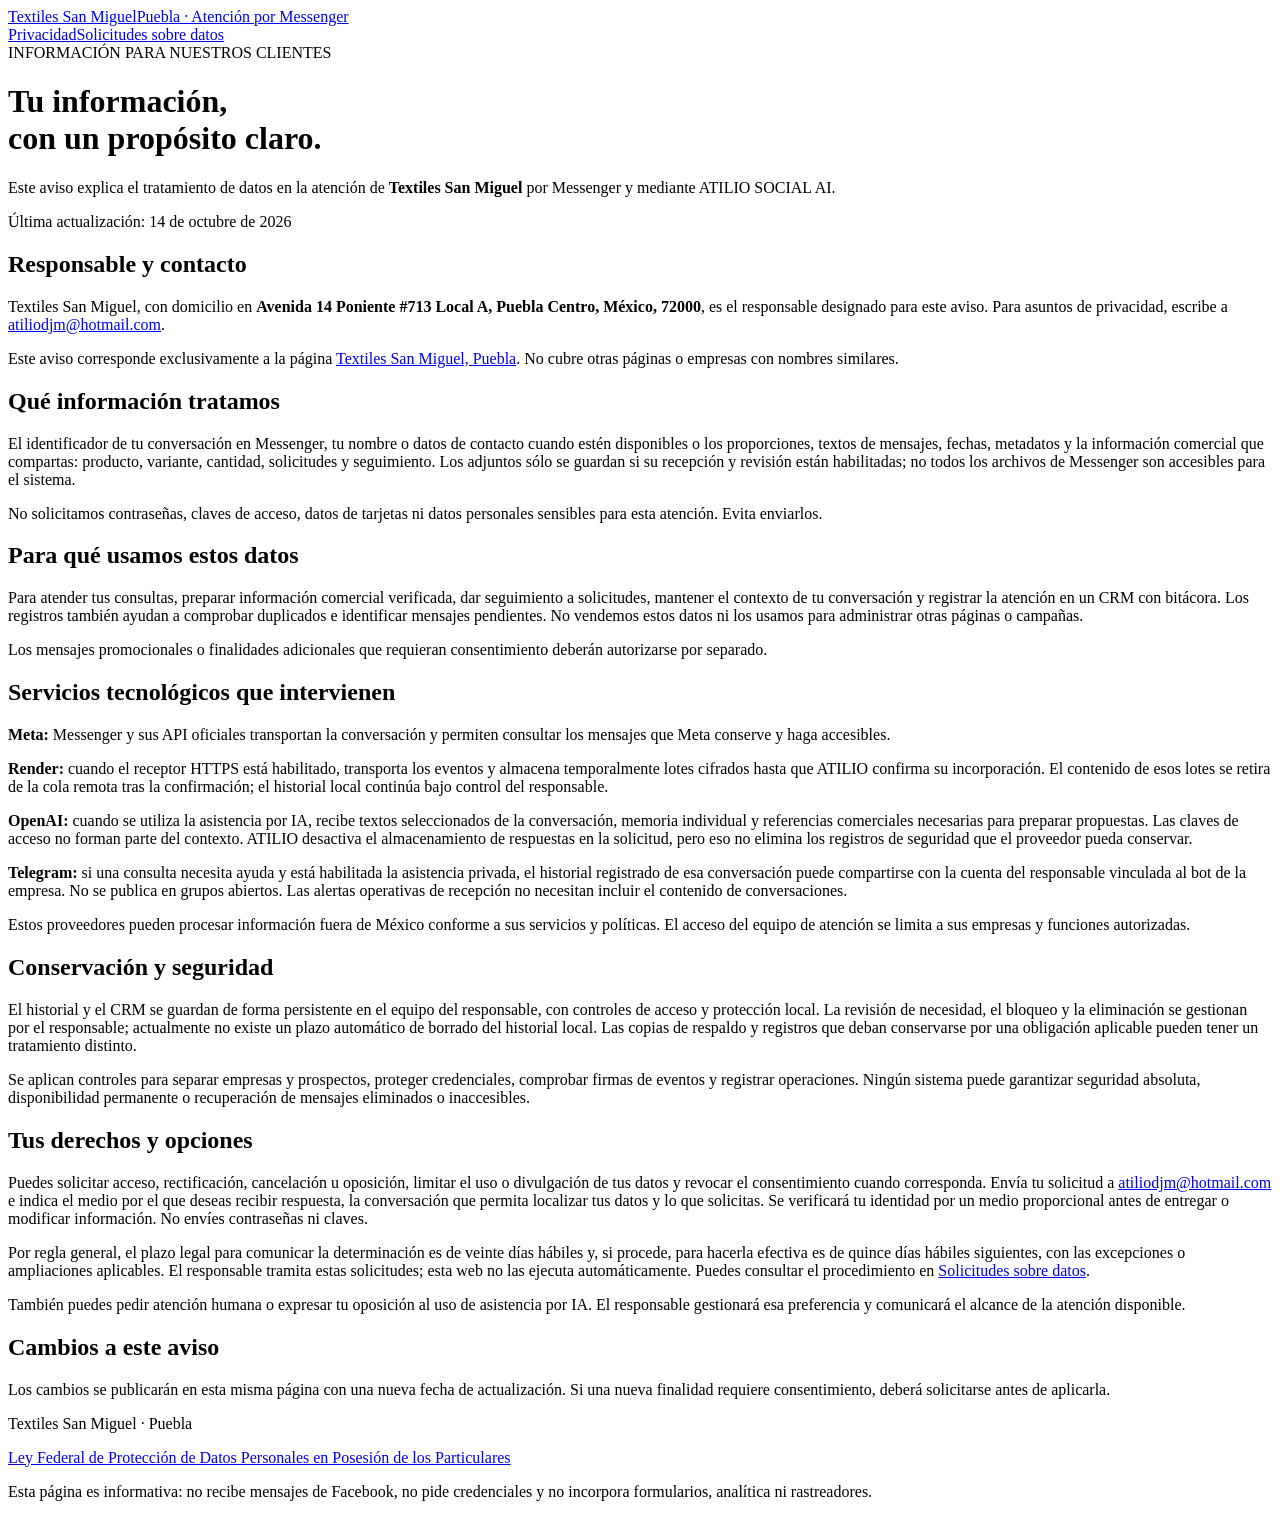
==== index.html @ 197e9b5f "Create index.html" ====
<!doctype html>
<html lang="es"><head><meta charset="utf-8"><meta name="viewport" content="width=device-width, initial-scale=1"><meta name="description" content="Aviso de privacidad de Textiles San Miguel para la atención por Messenger mediante ATILIO SOCIAL AI."><title>Privacidad · Textiles San Miguel</title><link rel="stylesheet" href="style.css"></head><body>
<header><a class="brand" href="index.html">Textiles San Miguel<span>Puebla · Atención por Messenger</span></a><nav aria-label="Información pública"><a aria-current="page" href="index.html">Privacidad</a><a href="eliminacion.html">Solicitudes sobre datos</a></nav></header>
<main><div class="eyebrow">INFORMACIÓN PARA NUESTROS CLIENTES</div><h1>Tu información,<br>con un propósito claro.</h1><p class="intro">Este aviso explica el tratamiento de datos en la atención de <strong>Textiles San Miguel</strong> por Messenger y mediante ATILIO SOCIAL AI.</p><p class="date">Última actualización: 14 de octubre de 2026</p>
<section><h2>Responsable y contacto</h2><p>Textiles San Miguel, con domicilio en <strong>Avenida 14 Poniente #713 Local A, Puebla Centro, México, 72000</strong>, es el responsable designado para este aviso. Para asuntos de privacidad, escribe a <a href="mailto:atiliodjm@hotmail.com">atiliodjm@hotmail.com</a>.</p><p>Este aviso corresponde exclusivamente a la página <a href="https://www.facebook.com/textilessanmiguelpuebla/">Textiles San Miguel, Puebla</a>. No cubre otras páginas o empresas con nombres similares.</p></section>
<section><h2>Qué información tratamos</h2><p>El identificador de tu conversación en Messenger, tu nombre o datos de contacto cuando estén disponibles o los proporciones, textos de mensajes, fechas, metadatos y la información comercial que compartas: producto, variante, cantidad, solicitudes y seguimiento. Los adjuntos sólo se guardan si su recepción y revisión están habilitadas; no todos los archivos de Messenger son accesibles para el sistema.</p><p>No solicitamos contraseñas, claves de acceso, datos de tarjetas ni datos personales sensibles para esta atención. Evita enviarlos.</p></section>
<section><h2>Para qué usamos estos datos</h2><p>Para atender tus consultas, preparar información comercial verificada, dar seguimiento a solicitudes, mantener el contexto de tu conversación y registrar la atención en un CRM con bitácora. Los registros también ayudan a comprobar duplicados e identificar mensajes pendientes. No vendemos estos datos ni los usamos para administrar otras páginas o campañas.</p><p>Los mensajes promocionales o finalidades adicionales que requieran consentimiento deberán autorizarse por separado.</p></section>
<section><h2>Servicios tecnológicos que intervienen</h2><p><strong>Meta:</strong> Messenger y sus API oficiales transportan la conversación y permiten consultar los mensajes que Meta conserve y haga accesibles.</p><p><strong>Render:</strong> cuando el receptor HTTPS está habilitado, transporta los eventos y almacena temporalmente lotes cifrados hasta que ATILIO confirma su incorporación. El contenido de esos lotes se retira de la cola remota tras la confirmación; el historial local continúa bajo control del responsable.</p><p><strong>OpenAI:</strong> cuando se utiliza la asistencia por IA, recibe textos seleccionados de la conversación, memoria individual y referencias comerciales necesarias para preparar propuestas. Las claves de acceso no forman parte del contexto. ATILIO desactiva el almacenamiento de respuestas en la solicitud, pero eso no elimina los registros de seguridad que el proveedor pueda conservar.</p><p><strong>Telegram:</strong> si una consulta necesita ayuda y está habilitada la asistencia privada, el historial registrado de esa conversación puede compartirse con la cuenta del responsable vinculada al bot de la empresa. No se publica en grupos abiertos. Las alertas operativas de recepción no necesitan incluir el contenido de conversaciones.</p><p>Estos proveedores pueden procesar información fuera de México conforme a sus servicios y políticas. El acceso del equipo de atención se limita a sus empresas y funciones autorizadas.</p></section>
<section><h2>Conservación y seguridad</h2><p>El historial y el CRM se guardan de forma persistente en el equipo del responsable, con controles de acceso y protección local. La revisión de necesidad, el bloqueo y la eliminación se gestionan por el responsable; actualmente no existe un plazo automático de borrado del historial local. Las copias de respaldo y registros que deban conservarse por una obligación aplicable pueden tener un tratamiento distinto.</p><p>Se aplican controles para separar empresas y prospectos, proteger credenciales, comprobar firmas de eventos y registrar operaciones. Ningún sistema puede garantizar seguridad absoluta, disponibilidad permanente o recuperación de mensajes eliminados o inaccesibles.</p></section>
<section><h2>Tus derechos y opciones</h2><p>Puedes solicitar acceso, rectificación, cancelación u oposición, limitar el uso o divulgación de tus datos y revocar el consentimiento cuando corresponda. Envía tu solicitud a <a href="mailto:atiliodjm@hotmail.com">atiliodjm@hotmail.com</a> e indica el medio por el que deseas recibir respuesta, la conversación que permita localizar tus datos y lo que solicitas. Se verificará tu identidad por un medio proporcional antes de entregar o modificar información. No envíes contraseñas ni claves.</p><p>Por regla general, el plazo legal para comunicar la determinación es de veinte días hábiles y, si procede, para hacerla efectiva es de quince días hábiles siguientes, con las excepciones o ampliaciones aplicables. El responsable tramita estas solicitudes; esta web no las ejecuta automáticamente. Puedes consultar el procedimiento en <a href="eliminacion.html">Solicitudes sobre datos</a>.</p><p>También puedes pedir atención humana o expresar tu oposición al uso de asistencia por IA. El responsable gestionará esa preferencia y comunicará el alcance de la atención disponible.</p></section>
<section><h2>Cambios a este aviso</h2><p>Los cambios se publicarán en esta misma página con una nueva fecha de actualización. Si una nueva finalidad requiere consentimiento, deberá solicitarse antes de aplicarla.</p></section>
<footer><p>Textiles San Miguel · Puebla</p><a href="https://www.diputados.gob.mx/LeyesBiblio/pdf/LFPDPPP.pdf">Ley Federal de Protección de Datos Personales en Posesión de los Particulares</a><p>Esta página es informativa: no recibe mensajes de Facebook, no pide credenciales y no incorpora formularios, analítica ni rastreadores.</p></footer>
</main></body></html>
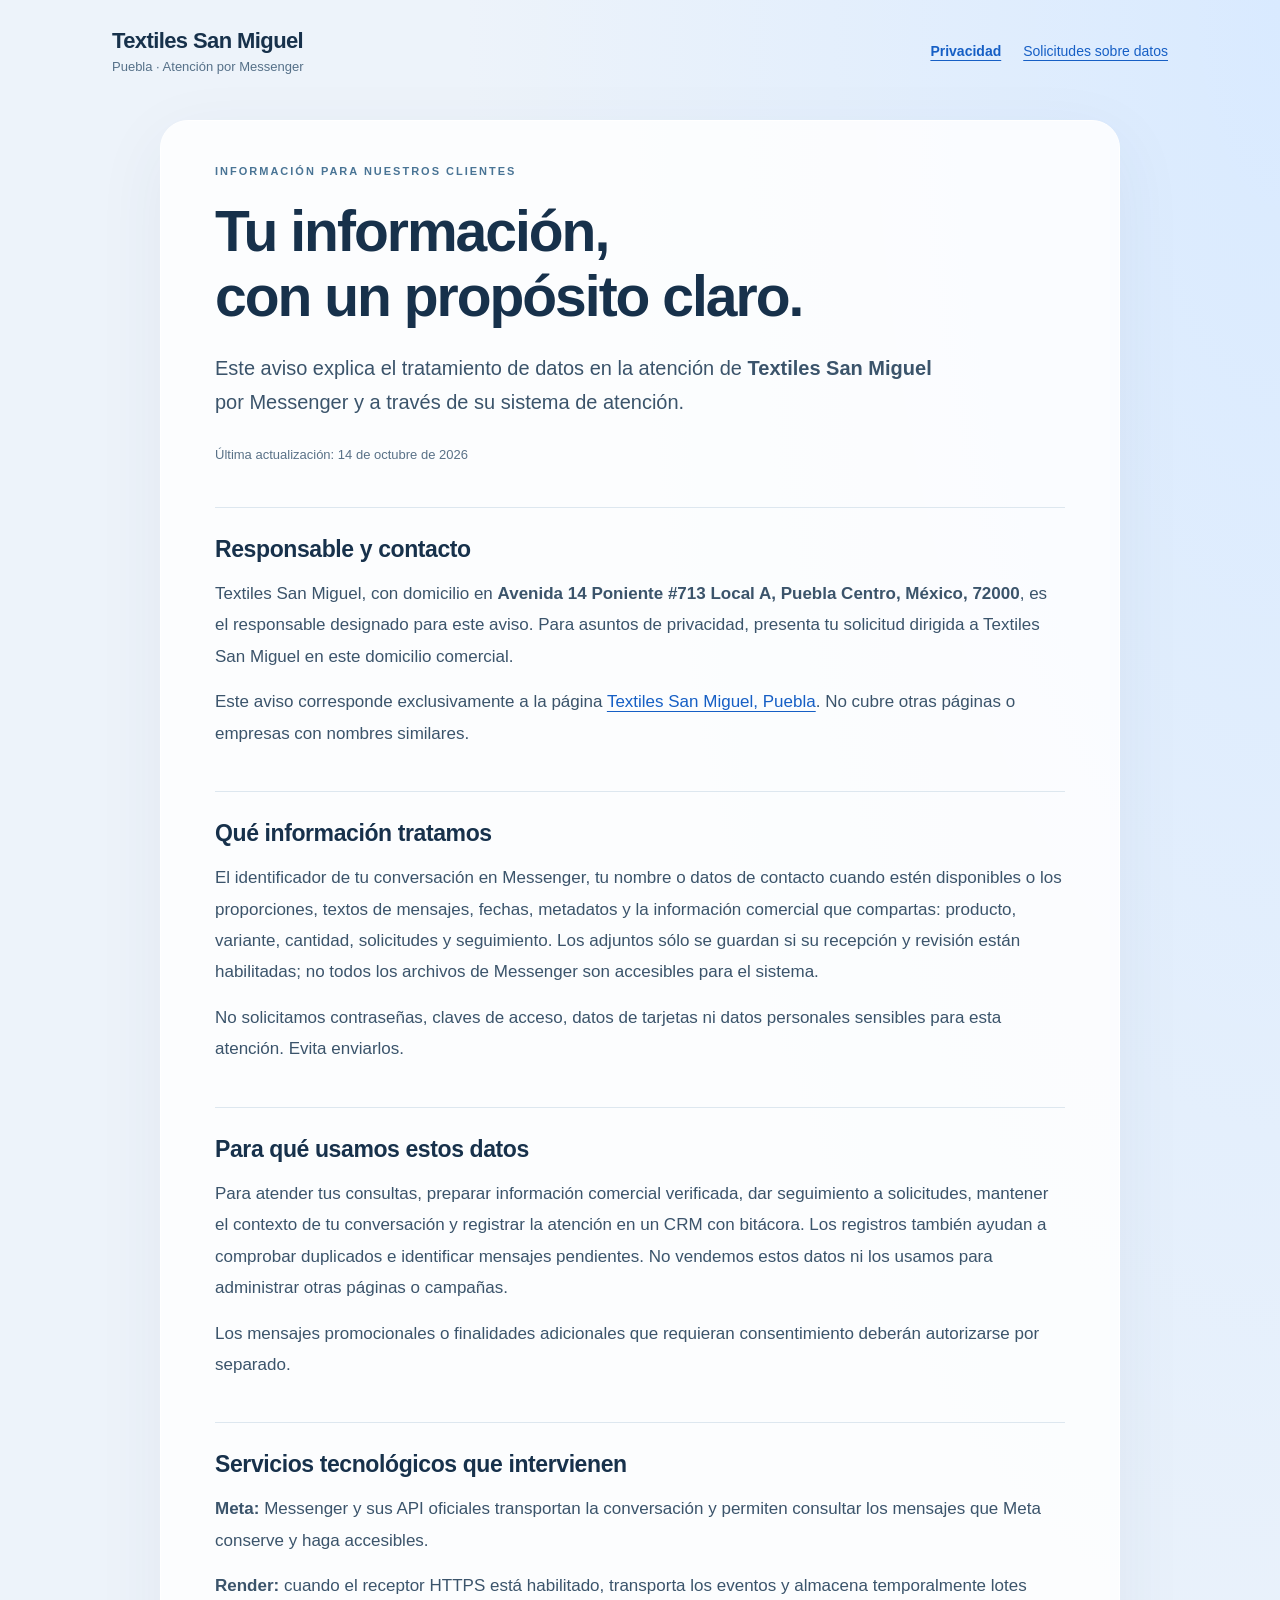
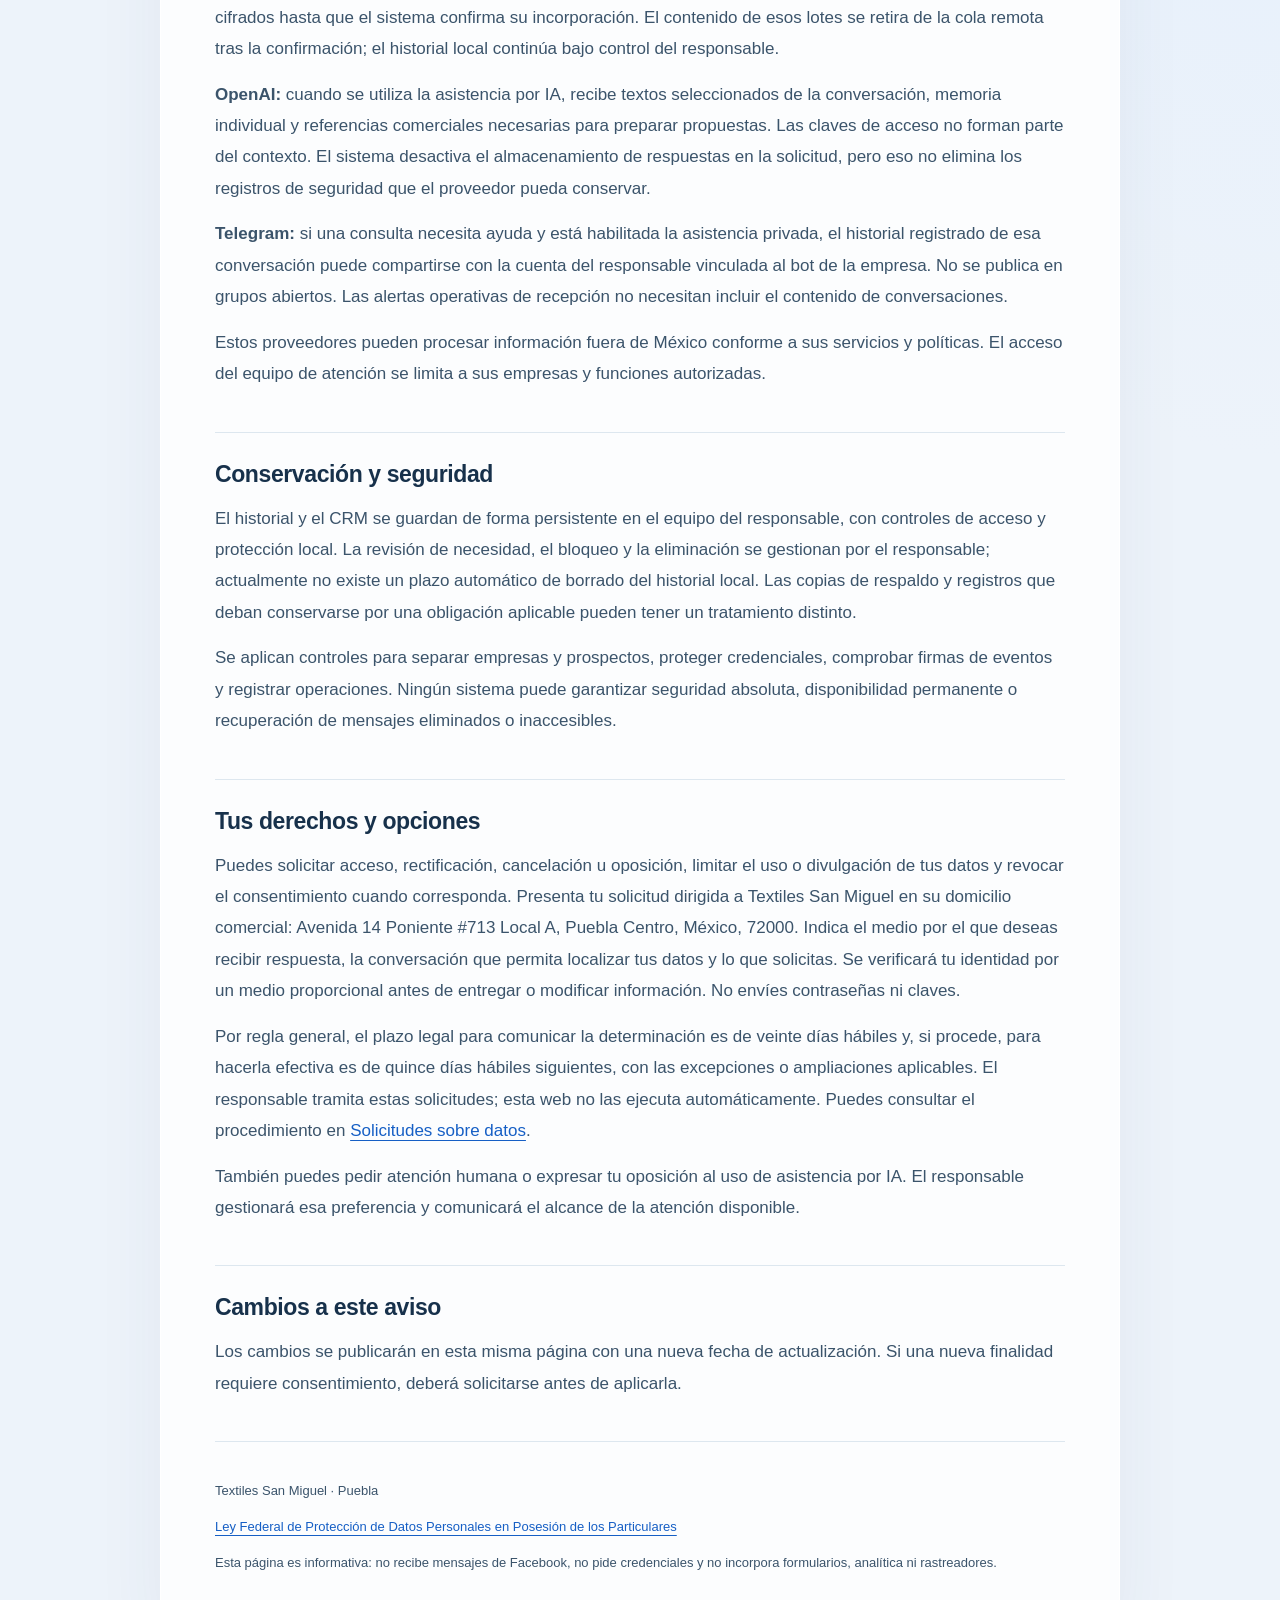
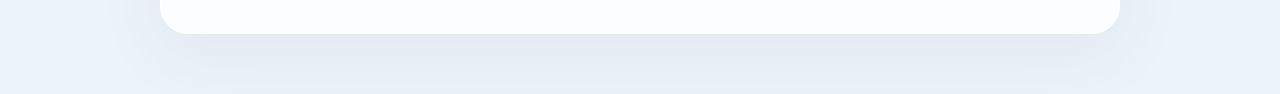
==== commit 46836ba0: "Retirar referencias personales del aviso de Textiles San Miguel" ====
--- a/index.html
+++ b/index.html
@@ -1,13 +1,13 @@
 <!doctype html>
-<html lang="es"><head><meta charset="utf-8"><meta name="viewport" content="width=device-width, initial-scale=1"><meta name="description" content="Aviso de privacidad de Textiles San Miguel para la atención por Messenger mediante ATILIO SOCIAL AI."><title>Privacidad · Textiles San Miguel</title><link rel="stylesheet" href="style.css"></head><body>
+<html lang="es"><head><meta charset="utf-8"><meta name="viewport" content="width=device-width, initial-scale=1"><meta name="description" content="Aviso de privacidad de Textiles San Miguel para la atención por Messenger mediante su sistema de atención."><title>Privacidad · Textiles San Miguel</title><link rel="stylesheet" href="style.css"></head><body>
 <header><a class="brand" href="index.html">Textiles San Miguel<span>Puebla · Atención por Messenger</span></a><nav aria-label="Información pública"><a aria-current="page" href="index.html">Privacidad</a><a href="eliminacion.html">Solicitudes sobre datos</a></nav></header>
-<main><div class="eyebrow">INFORMACIÓN PARA NUESTROS CLIENTES</div><h1>Tu información,<br>con un propósito claro.</h1><p class="intro">Este aviso explica el tratamiento de datos en la atención de <strong>Textiles San Miguel</strong> por Messenger y mediante ATILIO SOCIAL AI.</p><p class="date">Última actualización: 14 de octubre de 2026</p>
-<section><h2>Responsable y contacto</h2><p>Textiles San Miguel, con domicilio en <strong>Avenida 14 Poniente #713 Local A, Puebla Centro, México, 72000</strong>, es el responsable designado para este aviso. Para asuntos de privacidad, escribe a <a href="mailto:atiliodjm@hotmail.com">atiliodjm@hotmail.com</a>.</p><p>Este aviso corresponde exclusivamente a la página <a href="https://www.facebook.com/textilessanmiguelpuebla/">Textiles San Miguel, Puebla</a>. No cubre otras páginas o empresas con nombres similares.</p></section>
+<main><div class="eyebrow">INFORMACIÓN PARA NUESTROS CLIENTES</div><h1>Tu información,<br>con un propósito claro.</h1><p class="intro">Este aviso explica el tratamiento de datos en la atención de <strong>Textiles San Miguel</strong> por Messenger y a través de su sistema de atención.</p><p class="date">Última actualización: 14 de octubre de 2026</p>
+<section><h2>Responsable y contacto</h2><p>Textiles San Miguel, con domicilio en <strong>Avenida 14 Poniente #713 Local A, Puebla Centro, México, 72000</strong>, es el responsable designado para este aviso. Para asuntos de privacidad, presenta tu solicitud dirigida a Textiles San Miguel en este domicilio comercial.</p><p>Este aviso corresponde exclusivamente a la página <a href="https://www.facebook.com/textilessanmiguelpuebla/">Textiles San Miguel, Puebla</a>. No cubre otras páginas o empresas con nombres similares.</p></section>
 <section><h2>Qué información tratamos</h2><p>El identificador de tu conversación en Messenger, tu nombre o datos de contacto cuando estén disponibles o los proporciones, textos de mensajes, fechas, metadatos y la información comercial que compartas: producto, variante, cantidad, solicitudes y seguimiento. Los adjuntos sólo se guardan si su recepción y revisión están habilitadas; no todos los archivos de Messenger son accesibles para el sistema.</p><p>No solicitamos contraseñas, claves de acceso, datos de tarjetas ni datos personales sensibles para esta atención. Evita enviarlos.</p></section>
 <section><h2>Para qué usamos estos datos</h2><p>Para atender tus consultas, preparar información comercial verificada, dar seguimiento a solicitudes, mantener el contexto de tu conversación y registrar la atención en un CRM con bitácora. Los registros también ayudan a comprobar duplicados e identificar mensajes pendientes. No vendemos estos datos ni los usamos para administrar otras páginas o campañas.</p><p>Los mensajes promocionales o finalidades adicionales que requieran consentimiento deberán autorizarse por separado.</p></section>
-<section><h2>Servicios tecnológicos que intervienen</h2><p><strong>Meta:</strong> Messenger y sus API oficiales transportan la conversación y permiten consultar los mensajes que Meta conserve y haga accesibles.</p><p><strong>Render:</strong> cuando el receptor HTTPS está habilitado, transporta los eventos y almacena temporalmente lotes cifrados hasta que ATILIO confirma su incorporación. El contenido de esos lotes se retira de la cola remota tras la confirmación; el historial local continúa bajo control del responsable.</p><p><strong>OpenAI:</strong> cuando se utiliza la asistencia por IA, recibe textos seleccionados de la conversación, memoria individual y referencias comerciales necesarias para preparar propuestas. Las claves de acceso no forman parte del contexto. ATILIO desactiva el almacenamiento de respuestas en la solicitud, pero eso no elimina los registros de seguridad que el proveedor pueda conservar.</p><p><strong>Telegram:</strong> si una consulta necesita ayuda y está habilitada la asistencia privada, el historial registrado de esa conversación puede compartirse con la cuenta del responsable vinculada al bot de la empresa. No se publica en grupos abiertos. Las alertas operativas de recepción no necesitan incluir el contenido de conversaciones.</p><p>Estos proveedores pueden procesar información fuera de México conforme a sus servicios y políticas. El acceso del equipo de atención se limita a sus empresas y funciones autorizadas.</p></section>
+<section><h2>Servicios tecnológicos que intervienen</h2><p><strong>Meta:</strong> Messenger y sus API oficiales transportan la conversación y permiten consultar los mensajes que Meta conserve y haga accesibles.</p><p><strong>Render:</strong> cuando el receptor HTTPS está habilitado, transporta los eventos y almacena temporalmente lotes cifrados hasta que el sistema confirma su incorporación. El contenido de esos lotes se retira de la cola remota tras la confirmación; el historial local continúa bajo control del responsable.</p><p><strong>OpenAI:</strong> cuando se utiliza la asistencia por IA, recibe textos seleccionados de la conversación, memoria individual y referencias comerciales necesarias para preparar propuestas. Las claves de acceso no forman parte del contexto. El sistema desactiva el almacenamiento de respuestas en la solicitud, pero eso no elimina los registros de seguridad que el proveedor pueda conservar.</p><p><strong>Telegram:</strong> si una consulta necesita ayuda y está habilitada la asistencia privada, el historial registrado de esa conversación puede compartirse con la cuenta del responsable vinculada al bot de la empresa. No se publica en grupos abiertos. Las alertas operativas de recepción no necesitan incluir el contenido de conversaciones.</p><p>Estos proveedores pueden procesar información fuera de México conforme a sus servicios y políticas. El acceso del equipo de atención se limita a sus empresas y funciones autorizadas.</p></section>
 <section><h2>Conservación y seguridad</h2><p>El historial y el CRM se guardan de forma persistente en el equipo del responsable, con controles de acceso y protección local. La revisión de necesidad, el bloqueo y la eliminación se gestionan por el responsable; actualmente no existe un plazo automático de borrado del historial local. Las copias de respaldo y registros que deban conservarse por una obligación aplicable pueden tener un tratamiento distinto.</p><p>Se aplican controles para separar empresas y prospectos, proteger credenciales, comprobar firmas de eventos y registrar operaciones. Ningún sistema puede garantizar seguridad absoluta, disponibilidad permanente o recuperación de mensajes eliminados o inaccesibles.</p></section>
-<section><h2>Tus derechos y opciones</h2><p>Puedes solicitar acceso, rectificación, cancelación u oposición, limitar el uso o divulgación de tus datos y revocar el consentimiento cuando corresponda. Envía tu solicitud a <a href="mailto:atiliodjm@hotmail.com">atiliodjm@hotmail.com</a> e indica el medio por el que deseas recibir respuesta, la conversación que permita localizar tus datos y lo que solicitas. Se verificará tu identidad por un medio proporcional antes de entregar o modificar información. No envíes contraseñas ni claves.</p><p>Por regla general, el plazo legal para comunicar la determinación es de veinte días hábiles y, si procede, para hacerla efectiva es de quince días hábiles siguientes, con las excepciones o ampliaciones aplicables. El responsable tramita estas solicitudes; esta web no las ejecuta automáticamente. Puedes consultar el procedimiento en <a href="eliminacion.html">Solicitudes sobre datos</a>.</p><p>También puedes pedir atención humana o expresar tu oposición al uso de asistencia por IA. El responsable gestionará esa preferencia y comunicará el alcance de la atención disponible.</p></section>
+<section><h2>Tus derechos y opciones</h2><p>Puedes solicitar acceso, rectificación, cancelación u oposición, limitar el uso o divulgación de tus datos y revocar el consentimiento cuando corresponda. Presenta tu solicitud dirigida a Textiles San Miguel en su domicilio comercial: Avenida 14 Poniente #713 Local A, Puebla Centro, México, 72000. Indica el medio por el que deseas recibir respuesta, la conversación que permita localizar tus datos y lo que solicitas. Se verificará tu identidad por un medio proporcional antes de entregar o modificar información. No envíes contraseñas ni claves.</p><p>Por regla general, el plazo legal para comunicar la determinación es de veinte días hábiles y, si procede, para hacerla efectiva es de quince días hábiles siguientes, con las excepciones o ampliaciones aplicables. El responsable tramita estas solicitudes; esta web no las ejecuta automáticamente. Puedes consultar el procedimiento en <a href="eliminacion.html">Solicitudes sobre datos</a>.</p><p>También puedes pedir atención humana o expresar tu oposición al uso de asistencia por IA. El responsable gestionará esa preferencia y comunicará el alcance de la atención disponible.</p></section>
 <section><h2>Cambios a este aviso</h2><p>Los cambios se publicarán en esta misma página con una nueva fecha de actualización. Si una nueva finalidad requiere consentimiento, deberá solicitarse antes de aplicarla.</p></section>
 <footer><p>Textiles San Miguel · Puebla</p><a href="https://www.diputados.gob.mx/LeyesBiblio/pdf/LFPDPPP.pdf">Ley Federal de Protección de Datos Personales en Posesión de los Particulares</a><p>Esta página es informativa: no recibe mensajes de Facebook, no pide credenciales y no incorpora formularios, analítica ni rastreadores.</p></footer>
 </main></body></html>
--- a/style.css
+++ b/style.css
@@ -0,0 +1 @@
+:root{font-family:Segoe UI,Arial,sans-serif;color:#17314b;background:#edf3fa;font-synthesis:none}*{box-sizing:border-box}body{margin:0;background:radial-gradient(ellipse at 100% 0,#d9eaff,transparent 45%),#edf3fa}a{color:#165fc5;text-underline-offset:4px}a:focus-visible{outline:3px solid #478ff2;outline-offset:5px}header{max-width:1120px;margin:auto;padding:28px 32px;display:flex;justify-content:space-between;gap:30px;align-items:center}.brand{font-size:22px;font-weight:700;letter-spacing:-.6px;text-decoration:none;color:#17314b}.brand span{display:block;margin-top:5px;font-size:13px;font-weight:400;letter-spacing:0;color:#557088}nav{display:flex;gap:22px;font-size:14px}nav a[aria-current]{font-weight:700}main{max-width:960px;margin:18px auto 60px;padding:44px 54px;border:1px solid #fff;border-radius:28px;background:rgba(255,255,255,.85);box-shadow:0 20px 70px #29405b10}.eyebrow{font-size:11px;letter-spacing:2px;font-weight:700;color:#497495}h1{font-size:clamp(36px,5vw,57px);line-height:1.14;letter-spacing:-2px;margin:22px 0}h2{font-size:23px;letter-spacing:-.4px;margin:0 0 15px}p,li{font-size:17px;line-height:1.85;color:#3b546b}p{margin:14px 0}.intro{font-size:20px;line-height:1.7;max-width:750px}.date{font-size:13px;color:#597187;margin:24px 0 40px}section{padding:28px 0;border-top:1px solid #dde7ef}li{margin:14px 0}footer{border-top:1px solid #dde7ef;padding-top:24px;font-size:13px;color:#597187}footer p,footer a{font-size:13px;line-height:1.7}@media(max-width:680px){header{padding:22px;align-items:flex-start;flex-direction:column;gap:18px}main{margin:4px 12px 32px;padding:30px 24px;border-radius:22px}h1{letter-spacing:-1px}nav{gap:18px}p,li{font-size:16px}}
